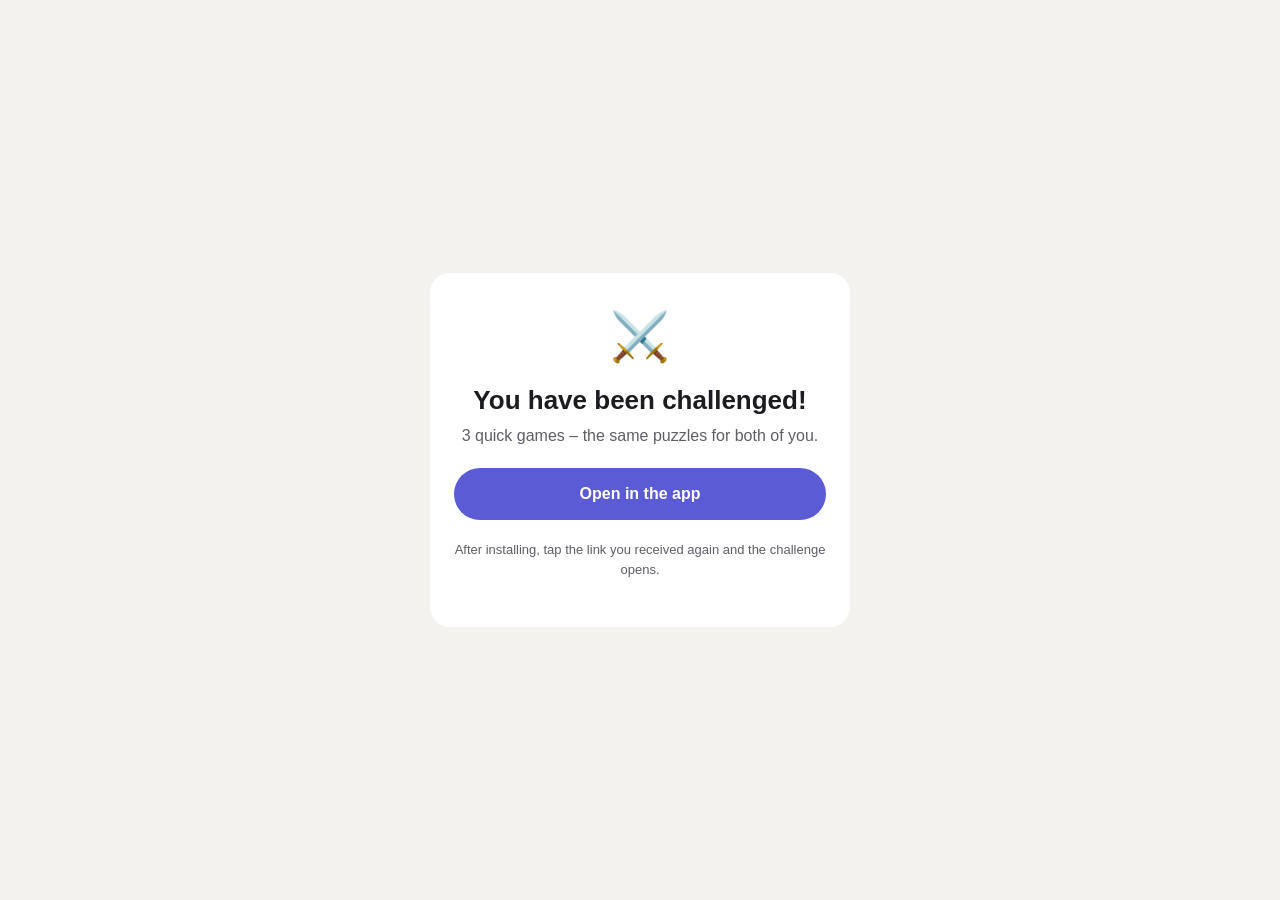
==== i/index.html @ fde1fc09 "Mind Duel: kezdőoldal és meghívó-oldal (/i/) Co-Authored-By: Claude Opus 5.5 <noreply@anthropic.com>" ====
<!doctype html>
<html lang="hu">
<head>
<meta charset="utf-8">
<meta name="viewport" content="width=device-width, initial-scale=1">
<title>Mind Duel – meghívó</title>
<meta name="description" content="Kihívtak a Mind Duelben: 3 gyors játék, ugyanazok a pályák mindkettőtöknek.">
<style>
  :root { --bg:#f4f2ee; --card:#fff; --fg:#1c1b1f; --muted:#5f5d66; --accent:#5b5bd6; }
  @media (prefers-color-scheme: dark) { :root { --bg:#121214; --card:#1c1c1f; --fg:#ecebf0; --muted:#a9a7b0; --accent:#a5a6ff; } }
  * { box-sizing: border-box; }
  body { margin:0; min-height:100vh; display:grid; place-items:center; background:var(--bg); color:var(--fg);
         font:16px/1.5 -apple-system, BlinkMacSystemFont, "Segoe UI", Roboto, sans-serif; padding:16px; }
  main { width:100%; max-width:420px; background:var(--card); border-radius:20px; padding:28px 24px; text-align:center; }
  h1 { font-size:26px; margin:8px 0 4px; }
  p { color:var(--muted); margin:0 0 20px; }
  .code { font-size:22px; letter-spacing:4px; font-weight:700; margin:0 0 20px; }
  a.btn { display:block; padding:14px; border-radius:999px; text-decoration:none; font-weight:600; margin-top:12px; }
  a.primary { background:var(--accent); color:#fff; }
  a.secondary { border:1.5px solid var(--muted); color:var(--fg); }
  .hint { font-size:13px; margin-top:20px; }
  [hidden] { display:none !important; }
</style>
</head>
<body>
<main>
  <div style="font-size:48px">⚔️</div>
  <h1 data-t="title">Kihívtak!</h1>
  <p data-t="body">3 gyors játék, mindkettőtöknek ugyanazok a pályák.</p>
  <div class="code" id="code"></div>
  <a class="btn primary" id="open" data-t="open">Megnyitás az appban</a>
  <a class="btn secondary" id="ios" hidden data-t="ios">Letöltés – App Store</a>
  <a class="btn secondary" id="android" hidden data-t="android">Letöltés – Google Play</a>
  <p class="hint" data-t="hint">Letöltés után koppints újra a kapott linkre, és a kihívás megnyílik.</p>
</main>
<script>
  // Letöltési linkek: kiadás előtt TestFlight; amíg üres, a gomb rejtve marad.
  const IOS_URL = '';
  const ANDROID_URL = '';

  const en = {
    title: 'You have been challenged!',
    body: '3 quick games – the same puzzles for both of you.',
    open: 'Open in the app',
    ios: 'Download – App Store',
    android: 'Download – Google Play',
    hint: 'After installing, tap the link you received again and the challenge opens.',
  };
  if (!navigator.language.startsWith('hu')) {
    document.documentElement.lang = 'en';
    document.querySelectorAll('[data-t]').forEach(el => { el.textContent = en[el.dataset.t]; });
  }
  const code = (new URLSearchParams(location.search).get('c') || '').toUpperCase();
  const valid = /^[A-Z0-9]{6}$/.test(code);
  document.getElementById('code').textContent = valid ? code : '';
  document.getElementById('open').href = valid ? 'minduel://i?c=' + code : '#';
  const ua = navigator.userAgent;
  if (IOS_URL && !/Android/i.test(ua)) { const a = document.getElementById('ios'); a.href = IOS_URL; a.hidden = false; }
  if (ANDROID_URL && !/iPhone|iPad/i.test(ua)) { const a = document.getElementById('android'); a.href = ANDROID_URL; a.hidden = false; }
</script>
</body>
</html>
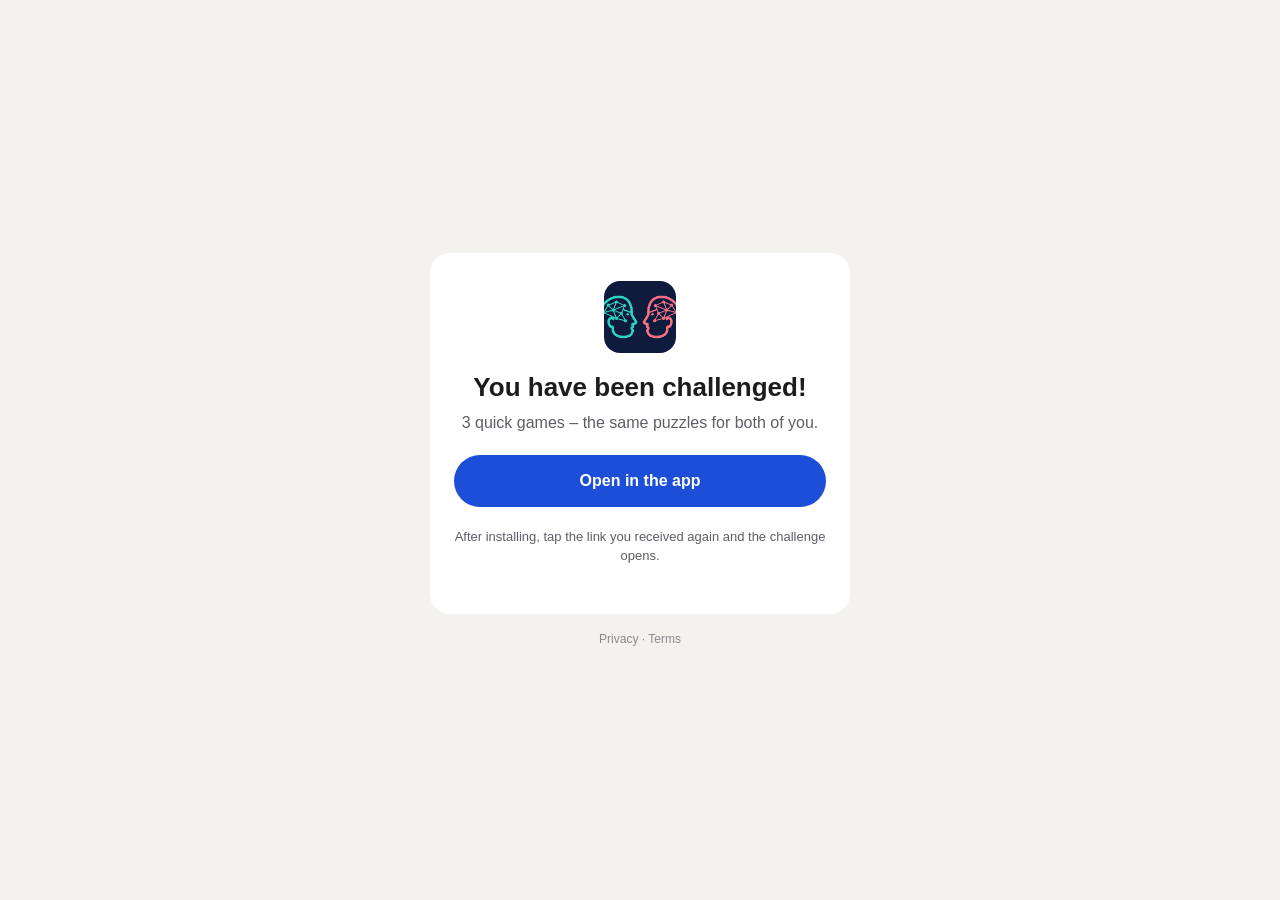
==== commit 0b428b89: "Adatvédelem és Felhasználási feltételek oldal, footer a meghívón Co-Authored-By: Claude Opus 5.5 <no" ====
--- a/i/index.html
+++ b/i/index.html
@@ -5,11 +5,14 @@
 <meta name="viewport" content="width=device-width, initial-scale=1">
 <title>Mind Duel – meghívó</title>
 <meta name="description" content="Kihívtak a Mind Duelben: 3 gyors játék, ugyanazok a pályák mindkettőtöknek.">
+<link rel="icon" type="image/png" href="icon.png">
+<link rel="apple-touch-icon" href="icon.png">
 <style>
-  :root { --bg:#f4f2ee; --card:#fff; --fg:#1c1b1f; --muted:#5f5d66; --accent:#5b5bd6; }
-  @media (prefers-color-scheme: dark) { :root { --bg:#121214; --card:#1c1c1f; --fg:#ecebf0; --muted:#a9a7b0; --accent:#a5a6ff; } }
+  :root { --bg:#f4f2ee; --card:#fff; --fg:#1c1b1f; --muted:#5f5d66; --accent:#1d4ed8; }
+  @media (prefers-color-scheme: dark) { :root { --bg:#121214; --card:#1c1c1f; --fg:#ecebf0; --muted:#a9a7b0; --accent:#3b82f6; } }
   * { box-sizing: border-box; }
-  body { margin:0; min-height:100vh; display:grid; place-items:center; background:var(--bg); color:var(--fg);
+  body { margin:0; min-height:100vh; display:flex; flex-direction:column; align-items:center; justify-content:center;
+         background:var(--bg); color:var(--fg);
          font:16px/1.5 -apple-system, BlinkMacSystemFont, "Segoe UI", Roboto, sans-serif; padding:16px; }
   main { width:100%; max-width:420px; background:var(--card); border-radius:20px; padding:28px 24px; text-align:center; }
   h1 { font-size:26px; margin:8px 0 4px; }
@@ -19,12 +22,16 @@
   a.primary { background:var(--accent); color:#fff; }
   a.secondary { border:1.5px solid var(--muted); color:var(--fg); }
   .hint { font-size:13px; margin-top:20px; }
+  .logo { width:72px; height:72px; border-radius:16px; }
+  footer { font-size:12px; margin-top:16px; color:var(--muted); opacity:.7; }
+  footer a { color:inherit; text-decoration:none; }
+  footer a:hover { text-decoration:underline; }
   [hidden] { display:none !important; }
 </style>
 </head>
 <body>
 <main>
-  <div style="font-size:48px">⚔️</div>
+  <img class="logo" src="icon.png" alt="Mind Duel">
   <h1 data-t="title">Kihívtak!</h1>
   <p data-t="body">3 gyors játék, mindkettőtöknek ugyanazok a pályák.</p>
   <div class="code" id="code"></div>
@@ -33,22 +40,80 @@
   <a class="btn secondary" id="android" hidden data-t="android">Letöltés – Google Play</a>
   <p class="hint" data-t="hint">Letöltés után koppints újra a kapott linkre, és a kihívás megnyílik.</p>
 </main>
+<footer>
+  <a href="../privacy/" data-t="privacy">Adatvédelem</a> · <a href="../terms/" data-t="terms">Felhasználási feltételek</a>
+</footer>
 <script>
   // Letöltési linkek: kiadás előtt TestFlight; amíg üres, a gomb rejtve marad.
   const IOS_URL = '';
   const ANDROID_URL = '';
 
-  const en = {
-    title: 'You have been challenged!',
-    body: '3 quick games – the same puzzles for both of you.',
-    open: 'Open in the app',
-    ios: 'Download – App Store',
-    android: 'Download – Google Play',
-    hint: 'After installing, tap the link you received again and the challenge opens.',
+  // A HTML-ben a magyar szöveg van; a többi nyelv innen jön. Ismeretlen nyelvnél angol.
+  const t = {
+    en: { doc: 'Mind Duel – invite', title: 'You have been challenged!',
+          body: '3 quick games – the same puzzles for both of you.', open: 'Open in the app',
+          ios: 'Download – App Store', android: 'Download – Google Play',
+          hint: 'After installing, tap the link you received again and the challenge opens.',
+          privacy: 'Privacy', terms: 'Terms' },
+    de: { doc: 'Mind Duel – Einladung', title: 'Du wurdest herausgefordert!',
+          body: '3 schnelle Spiele – für euch beide dieselben Rätsel.', open: 'In der App öffnen',
+          ios: 'Herunterladen – App Store', android: 'Herunterladen – Google Play',
+          hint: 'Tippe nach der Installation erneut auf den erhaltenen Link, dann öffnet sich die Herausforderung.',
+          privacy: 'Datenschutz', terms: 'Nutzungsbedingungen' },
+    es: { doc: 'Mind Duel – invitación', title: '¡Te han desafiado!',
+          body: '3 juegos rápidos: los mismos retos para los dos.', open: 'Abrir en la app',
+          ios: 'Descargar – App Store', android: 'Descargar – Google Play',
+          hint: 'Después de instalarla, vuelve a tocar el enlace que recibiste y se abrirá el desafío.',
+          privacy: 'Privacidad', terms: 'Términos' },
+    fr: { doc: 'Mind Duel – invitation', title: 'Un défi pour toi !',
+          body: '3 jeux rapides – les mêmes énigmes pour vous deux.', open: 'Ouvrir dans l’app',
+          ios: 'Télécharger – App Store', android: 'Télécharger – Google Play',
+          hint: 'Après l’installation, touche à nouveau le lien reçu et le défi s’ouvrira.',
+          privacy: 'Confidentialité', terms: 'Conditions' },
+    pt: { doc: 'Mind Duel – convite', title: 'Um desafio para você!',
+          body: '3 jogos rápidos – os mesmos desafios para vocês dois.', open: 'Abrir no app',
+          ios: 'Baixar – App Store', android: 'Baixar – Google Play',
+          hint: 'Depois de instalar, toque de novo no link recebido e o desafio vai abrir.',
+          privacy: 'Privacidade', terms: 'Termos' },
+    it: { doc: 'Mind Duel – invito', title: 'Hai ricevuto una sfida!',
+          body: '3 giochi veloci – gli stessi rompicapi per entrambi.', open: 'Apri nell’app',
+          ios: 'Scarica – App Store', android: 'Scarica – Google Play',
+          hint: 'Dopo l’installazione, tocca di nuovo il link ricevuto e la sfida si aprirà.',
+          privacy: 'Privacy', terms: 'Termini' },
+    pl: { doc: 'Mind Duel – zaproszenie', title: 'Masz wyzwanie!',
+          body: '3 szybkie gry – te same łamigłówki dla was obojga.', open: 'Otwórz w aplikacji',
+          ios: 'Pobierz – App Store', android: 'Pobierz – Google Play',
+          hint: 'Po instalacji dotknij ponownie otrzymanego linku, a wyzwanie się otworzy.',
+          privacy: 'Prywatność', terms: 'Regulamin' },
+    ro: { doc: 'Mind Duel – invitație', title: 'Ai primit o provocare!',
+          body: '3 jocuri rapide – aceleași puzzle-uri pentru amândoi.', open: 'Deschide în aplicație',
+          ios: 'Descarcă – App Store', android: 'Descarcă – Google Play',
+          hint: 'După instalare, atinge din nou linkul primit și provocarea se va deschide.',
+          privacy: 'Confidențialitate', terms: 'Termeni' },
+    cs: { doc: 'Mind Duel – pozvánka', title: 'Máš výzvu!',
+          body: '3 rychlé hry – stejné hádanky pro oba.', open: 'Otevřít v aplikaci',
+          ios: 'Stáhnout – App Store', android: 'Stáhnout – Google Play',
+          hint: 'Po instalaci znovu klepni na obdržený odkaz a výzva se otevře.',
+          privacy: 'Soukromí', terms: 'Podmínky' },
+    nl: { doc: 'Mind Duel – uitnodiging', title: 'Je bent uitgedaagd!',
+          body: '3 snelle spellen – dezelfde puzzels voor jullie allebei.', open: 'Openen in de app',
+          ios: 'Downloaden – App Store', android: 'Downloaden – Google Play',
+          hint: 'Tik na het installeren opnieuw op de ontvangen link, dan opent de uitdaging.',
+          privacy: 'Privacy', terms: 'Voorwaarden' },
+    tr: { doc: 'Mind Duel – davet', title: 'Sana meydan okundu!',
+          body: '3 hızlı oyun – ikiniz için de aynı bulmacalar.', open: 'Uygulamada aç',
+          ios: 'İndir – App Store', android: 'İndir – Google Play',
+          hint: 'Yükledikten sonra aldığın bağlantıya tekrar dokun, meydan okuma açılacak.',
+          privacy: 'Gizlilik', terms: 'Koşullar' },
   };
-  if (!navigator.language.startsWith('hu')) {
-    document.documentElement.lang = 'en';
-    document.querySelectorAll('[data-t]').forEach(el => { el.textContent = en[el.dataset.t]; });
+  // A böngésző nyelvi sorrendjéből az első, amit ismerünk.
+  const lang = (navigator.languages || [navigator.language]).map(l => l.slice(0, 2).toLowerCase())
+    .find(l => l === 'hu' || t[l]) || 'en';
+  if (lang !== 'hu') {
+    const s = t[lang];
+    document.documentElement.lang = lang;
+    document.title = s.doc;
+    document.querySelectorAll('[data-t]').forEach(el => { el.textContent = s[el.dataset.t]; });
   }
   const code = (new URLSearchParams(location.search).get('c') || '').toUpperCase();
   const valid = /^[A-Z0-9]{6}$/.test(code);
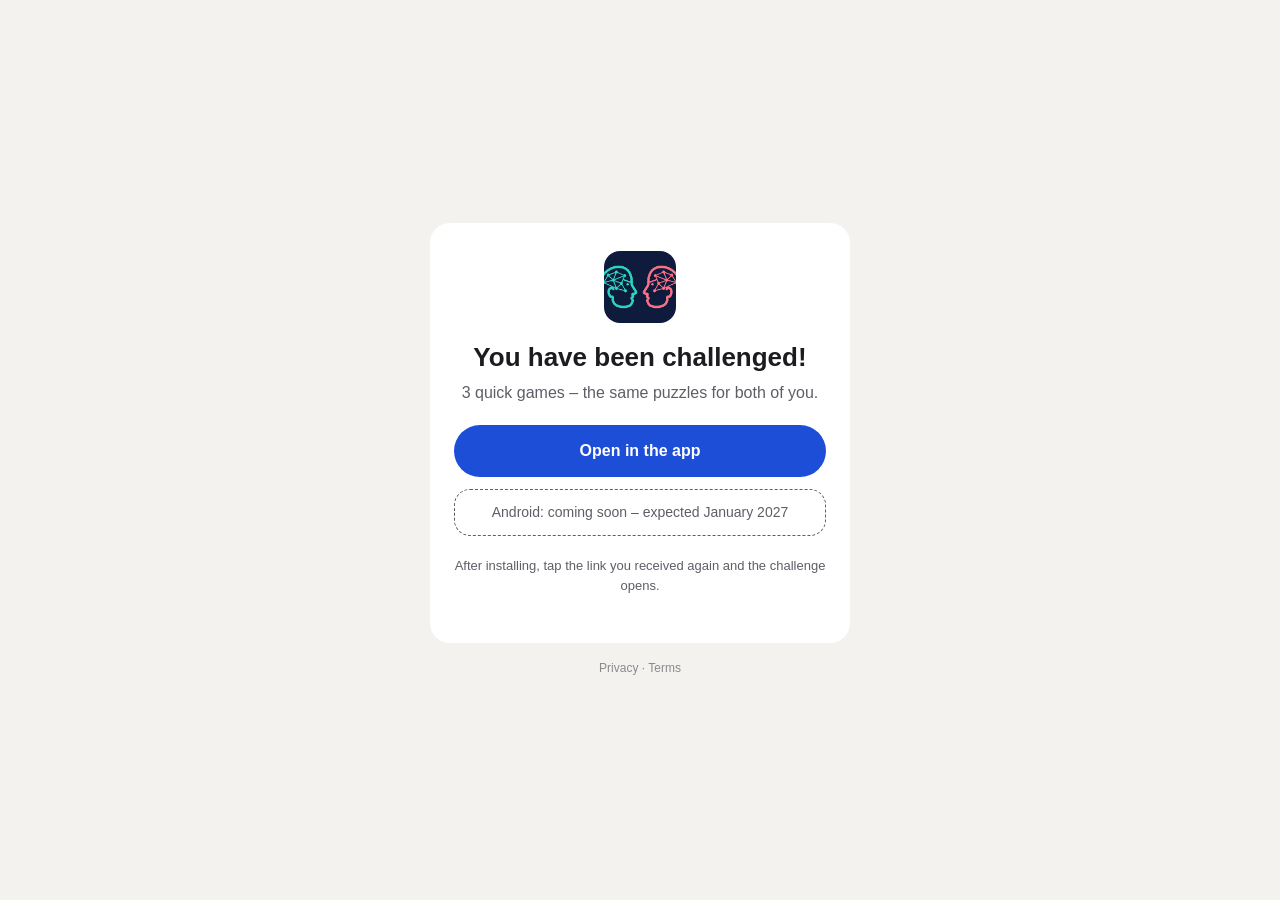
==== commit 2f2d732a: "Meghívó: Android hamarosan (2027 január) Co-Authored-By: Claude Opus 5.5 <noreply@anthropic.com>" ====
--- a/i/index.html
+++ b/i/index.html
@@ -21,6 +21,8 @@
   a.btn { display:block; padding:14px; border-radius:999px; text-decoration:none; font-weight:600; margin-top:12px; }
   a.primary { background:var(--accent); color:#fff; }
   a.secondary { border:1.5px solid var(--muted); color:var(--fg); }
+  .soon { display:block; padding:12px 14px; border-radius:16px; margin-top:12px; font-size:14px;
+          border:1.5px dashed var(--muted); color:var(--muted); }
   .hint { font-size:13px; margin-top:20px; }
   .logo { width:72px; height:72px; border-radius:16px; }
   footer { font-size:12px; margin-top:16px; color:var(--muted); opacity:.7; }
@@ -38,6 +40,7 @@
   <a class="btn primary" id="open" data-t="open">Megnyitás az appban</a>
   <a class="btn secondary" id="ios" hidden data-t="ios">Letöltés – App Store</a>
   <a class="btn secondary" id="android" hidden data-t="android">Letöltés – Google Play</a>
+  <div class="soon" id="android-soon" hidden data-t="soon">Android: hamarosan – várhatóan 2027 januárjában</div>
   <p class="hint" data-t="hint">Letöltés után koppints újra a kapott linkre, és a kihívás megnyílik.</p>
 </main>
 <footer>
@@ -53,56 +56,67 @@
     en: { doc: 'Mind Duel – invite', title: 'You have been challenged!',
           body: '3 quick games – the same puzzles for both of you.', open: 'Open in the app',
           ios: 'Download – App Store', android: 'Download – Google Play',
+          soon: 'Android: coming soon – expected January 2027',
           hint: 'After installing, tap the link you received again and the challenge opens.',
           privacy: 'Privacy', terms: 'Terms' },
     de: { doc: 'Mind Duel – Einladung', title: 'Du wurdest herausgefordert!',
           body: '3 schnelle Spiele – für euch beide dieselben Rätsel.', open: 'In der App öffnen',
           ios: 'Herunterladen – App Store', android: 'Herunterladen – Google Play',
+          soon: 'Android: bald verfügbar – voraussichtlich Januar 2027',
           hint: 'Tippe nach der Installation erneut auf den erhaltenen Link, dann öffnet sich die Herausforderung.',
           privacy: 'Datenschutz', terms: 'Nutzungsbedingungen' },
     es: { doc: 'Mind Duel – invitación', title: '¡Te han desafiado!',
           body: '3 juegos rápidos: los mismos retos para los dos.', open: 'Abrir en la app',
           ios: 'Descargar – App Store', android: 'Descargar – Google Play',
+          soon: 'Android: muy pronto – previsto para enero de 2027',
           hint: 'Después de instalarla, vuelve a tocar el enlace que recibiste y se abrirá el desafío.',
           privacy: 'Privacidad', terms: 'Términos' },
     fr: { doc: 'Mind Duel – invitation', title: 'Un défi pour toi !',
           body: '3 jeux rapides – les mêmes énigmes pour vous deux.', open: 'Ouvrir dans l’app',
           ios: 'Télécharger – App Store', android: 'Télécharger – Google Play',
+          soon: 'Android : bientôt disponible – prévu en janvier 2027',
           hint: 'Après l’installation, touche à nouveau le lien reçu et le défi s’ouvrira.',
           privacy: 'Confidentialité', terms: 'Conditions' },
     pt: { doc: 'Mind Duel – convite', title: 'Um desafio para você!',
           body: '3 jogos rápidos – os mesmos desafios para vocês dois.', open: 'Abrir no app',
           ios: 'Baixar – App Store', android: 'Baixar – Google Play',
+          soon: 'Android: em breve – previsto para janeiro de 2027',
           hint: 'Depois de instalar, toque de novo no link recebido e o desafio vai abrir.',
           privacy: 'Privacidade', terms: 'Termos' },
     it: { doc: 'Mind Duel – invito', title: 'Hai ricevuto una sfida!',
           body: '3 giochi veloci – gli stessi rompicapi per entrambi.', open: 'Apri nell’app',
           ios: 'Scarica – App Store', android: 'Scarica – Google Play',
+          soon: 'Android: in arrivo – previsto a gennaio 2027',
           hint: 'Dopo l’installazione, tocca di nuovo il link ricevuto e la sfida si aprirà.',
           privacy: 'Privacy', terms: 'Termini' },
     pl: { doc: 'Mind Duel – zaproszenie', title: 'Masz wyzwanie!',
           body: '3 szybkie gry – te same łamigłówki dla was obojga.', open: 'Otwórz w aplikacji',
           ios: 'Pobierz – App Store', android: 'Pobierz – Google Play',
+          soon: 'Android: wkrótce – planowo w styczniu 2027',
           hint: 'Po instalacji dotknij ponownie otrzymanego linku, a wyzwanie się otworzy.',
           privacy: 'Prywatność', terms: 'Regulamin' },
     ro: { doc: 'Mind Duel – invitație', title: 'Ai primit o provocare!',
           body: '3 jocuri rapide – aceleași puzzle-uri pentru amândoi.', open: 'Deschide în aplicație',
           ios: 'Descarcă – App Store', android: 'Descarcă – Google Play',
+          soon: 'Android: în curând – estimat în ianuarie 2027',
           hint: 'După instalare, atinge din nou linkul primit și provocarea se va deschide.',
           privacy: 'Confidențialitate', terms: 'Termeni' },
     cs: { doc: 'Mind Duel – pozvánka', title: 'Máš výzvu!',
           body: '3 rychlé hry – stejné hádanky pro oba.', open: 'Otevřít v aplikaci',
           ios: 'Stáhnout – App Store', android: 'Stáhnout – Google Play',
+          soon: 'Android: již brzy – předpoklad leden 2027',
           hint: 'Po instalaci znovu klepni na obdržený odkaz a výzva se otevře.',
           privacy: 'Soukromí', terms: 'Podmínky' },
     nl: { doc: 'Mind Duel – uitnodiging', title: 'Je bent uitgedaagd!',
           body: '3 snelle spellen – dezelfde puzzels voor jullie allebei.', open: 'Openen in de app',
           ios: 'Downloaden – App Store', android: 'Downloaden – Google Play',
+          soon: 'Android: binnenkort – verwacht in januari 2027',
           hint: 'Tik na het installeren opnieuw op de ontvangen link, dan opent de uitdaging.',
           privacy: 'Privacy', terms: 'Voorwaarden' },
     tr: { doc: 'Mind Duel – davet', title: 'Sana meydan okundu!',
           body: '3 hızlı oyun – ikiniz için de aynı bulmacalar.', open: 'Uygulamada aç',
           ios: 'İndir – App Store', android: 'İndir – Google Play',
+          soon: 'Android: yakında – Ocak 2027’de bekleniyor',
           hint: 'Yükledikten sonra aldığın bağlantıya tekrar dokun, meydan okuma açılacak.',
           privacy: 'Gizlilik', terms: 'Koşullar' },
   };
@@ -121,7 +135,10 @@
   document.getElementById('open').href = valid ? 'minduel://i?c=' + code : '#';
   const ua = navigator.userAgent;
   if (IOS_URL && !/Android/i.test(ua)) { const a = document.getElementById('ios'); a.href = IOS_URL; a.hidden = false; }
-  if (ANDROID_URL && !/iPhone|iPad/i.test(ua)) { const a = document.getElementById('android'); a.href = ANDROID_URL; a.hidden = false; }
+  if (!/iPhone|iPad/i.test(ua)) {
+    if (ANDROID_URL) { const a = document.getElementById('android'); a.href = ANDROID_URL; a.hidden = false; }
+    else document.getElementById('android-soon').hidden = false; // iOS-en előbb jelenik meg
+  }
 </script>
 </body>
 </html>
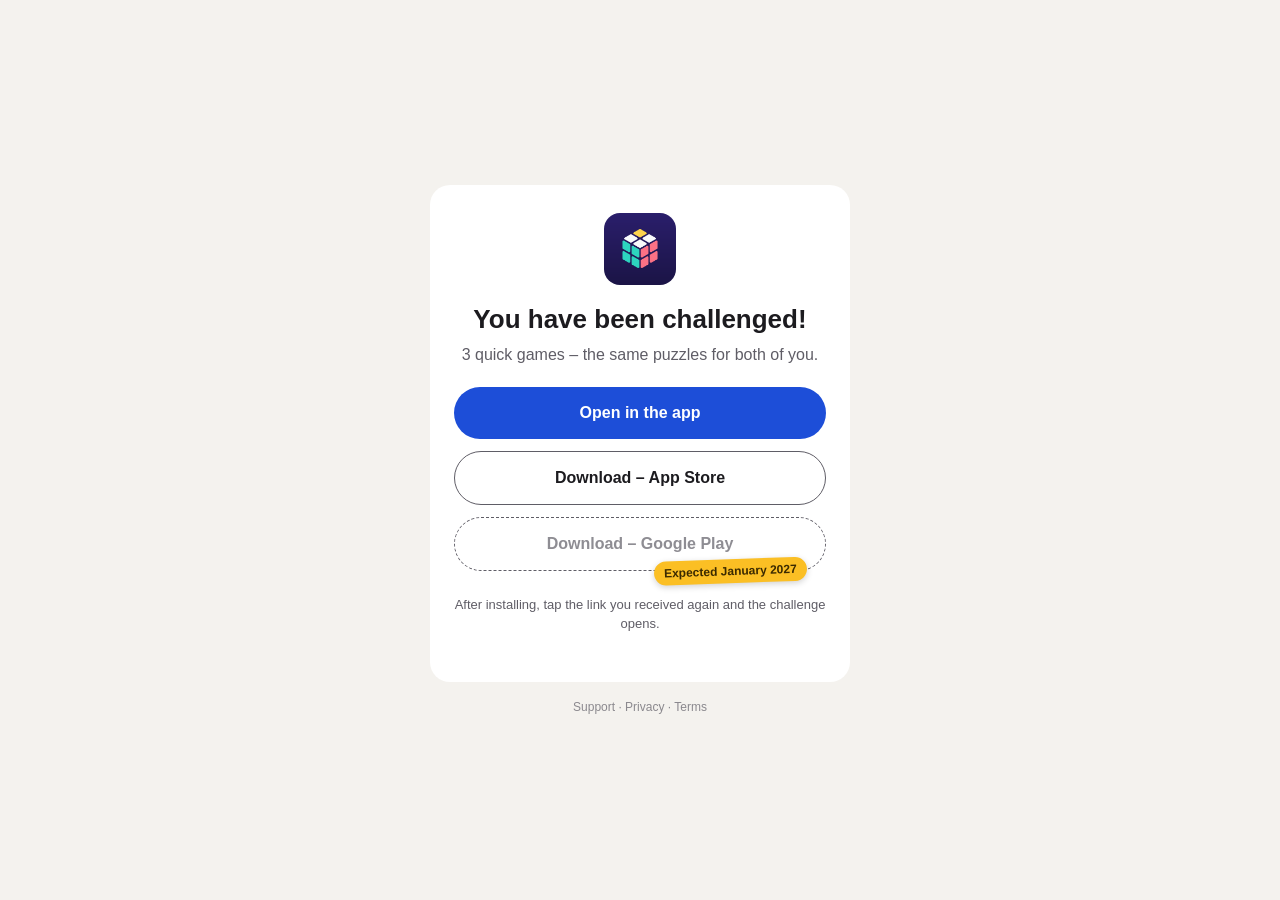
==== commit 3cf5198e: "Meghívó: App Store gomb, Google Play hamarosan-címkével, Segítség link Co-Authored-By: Claude Opus 5" ====
--- a/i/index.html
+++ b/i/index.html
@@ -21,8 +21,13 @@
   a.btn { display:block; padding:14px; border-radius:999px; text-decoration:none; font-weight:600; margin-top:12px; }
   a.primary { background:var(--accent); color:#fff; }
   a.secondary { border:1.5px solid var(--muted); color:var(--fg); }
-  .soon { display:block; padding:12px 14px; border-radius:16px; margin-top:12px; font-size:14px;
-          border:1.5px dashed var(--muted); color:var(--muted); }
+  /* Még nem elérhető áruház: halvány, nem kattintható gomb, alul ráhelyezett „várhatóan” címkével. */
+  .soon { position:relative; display:block; padding:14px; border-radius:999px; margin:12px 0 24px; font-weight:600;
+          border:1.5px dashed var(--muted); cursor:default; }
+  .soon .label { color:var(--muted); opacity:.7; }
+  .soon .badge { position:absolute; right:18px; bottom:0; transform:translateY(55%) rotate(-2deg);
+                 padding:3px 10px; border-radius:999px; font-size:12px; font-weight:700; white-space:nowrap;
+                 background:#fbbf24; color:#3b2a00; box-shadow:0 2px 6px rgba(0,0,0,.18); }
   .hint { font-size:13px; margin-top:20px; }
   .logo { width:72px; height:72px; border-radius:16px; }
   footer { font-size:12px; margin-top:16px; color:var(--muted); opacity:.7; }
@@ -38,16 +43,20 @@
   <p data-t="body">3 gyors játék, mindkettőtöknek ugyanazok a pályák.</p>
   <div class="code" id="code"></div>
   <a class="btn primary" id="open" data-t="open">Megnyitás az appban</a>
-  <a class="btn secondary" id="ios" hidden data-t="ios">Letöltés – App Store</a>
+  <a class="btn secondary" id="ios" data-t="ios">Letöltés – App Store</a>
   <a class="btn secondary" id="android" hidden data-t="android">Letöltés – Google Play</a>
-  <div class="soon" id="android-soon" hidden data-t="soon">Android: hamarosan – várhatóan 2027 januárjában</div>
+  <div class="soon" id="android-soon" aria-disabled="true">
+    <span class="label" data-t="android">Letöltés – Google Play</span>
+    <span class="badge" data-t="soon">Várhatóan 2027 januárjában</span>
+  </div>
   <p class="hint" data-t="hint">Letöltés után koppints újra a kapott linkre, és a kihívás megnyílik.</p>
 </main>
 <footer>
-  <a href="../privacy/" data-t="privacy">Adatvédelem</a> · <a href="../terms/" data-t="terms">Felhasználási feltételek</a>
+  <a href="../support/" data-t="support">Segítség</a> · <a href="../privacy/" data-t="privacy">Adatvédelem</a> · <a href="../terms/" data-t="terms">Felhasználási feltételek</a>
 </footer>
 <script>
-  // Letöltési linkek: kiadás előtt TestFlight; amíg üres, a gomb rejtve marad.
+  // Letöltési linkek. Az App Store gomb mindig látszik (amíg nincs link, nem kattintható); a Google Play
+  // helyén a „hamarosan” felirat áll, amíg nincs ANDROID_URL.
   const IOS_URL = '';
   const ANDROID_URL = '';
 
@@ -56,69 +65,69 @@
     en: { doc: 'Mind Duel – invite', title: 'You have been challenged!',
           body: '3 quick games – the same puzzles for both of you.', open: 'Open in the app',
           ios: 'Download – App Store', android: 'Download – Google Play',
-          soon: 'Android: coming soon – expected January 2027',
+          soon: 'Expected January 2027',
           hint: 'After installing, tap the link you received again and the challenge opens.',
-          privacy: 'Privacy', terms: 'Terms' },
+          support: 'Support', privacy: 'Privacy', terms: 'Terms' },
     de: { doc: 'Mind Duel – Einladung', title: 'Du wurdest herausgefordert!',
           body: '3 schnelle Spiele – für euch beide dieselben Rätsel.', open: 'In der App öffnen',
           ios: 'Herunterladen – App Store', android: 'Herunterladen – Google Play',
-          soon: 'Android: bald verfügbar – voraussichtlich Januar 2027',
+          soon: 'Voraussichtlich Januar 2027',
           hint: 'Tippe nach der Installation erneut auf den erhaltenen Link, dann öffnet sich die Herausforderung.',
-          privacy: 'Datenschutz', terms: 'Nutzungsbedingungen' },
+          support: 'Hilfe', privacy: 'Datenschutz', terms: 'Nutzungsbedingungen' },
     es: { doc: 'Mind Duel – invitación', title: '¡Te han desafiado!',
           body: '3 juegos rápidos: los mismos retos para los dos.', open: 'Abrir en la app',
           ios: 'Descargar – App Store', android: 'Descargar – Google Play',
-          soon: 'Android: muy pronto – previsto para enero de 2027',
+          soon: 'Previsto: enero de 2027',
           hint: 'Después de instalarla, vuelve a tocar el enlace que recibiste y se abrirá el desafío.',
-          privacy: 'Privacidad', terms: 'Términos' },
+          support: 'Ayuda', privacy: 'Privacidad', terms: 'Términos' },
     fr: { doc: 'Mind Duel – invitation', title: 'Un défi pour toi !',
           body: '3 jeux rapides – les mêmes énigmes pour vous deux.', open: 'Ouvrir dans l’app',
           ios: 'Télécharger – App Store', android: 'Télécharger – Google Play',
-          soon: 'Android : bientôt disponible – prévu en janvier 2027',
+          soon: 'Prévu en janvier 2027',
           hint: 'Après l’installation, touche à nouveau le lien reçu et le défi s’ouvrira.',
-          privacy: 'Confidentialité', terms: 'Conditions' },
+          support: 'Aide', privacy: 'Confidentialité', terms: 'Conditions' },
     pt: { doc: 'Mind Duel – convite', title: 'Um desafio para você!',
           body: '3 jogos rápidos – os mesmos desafios para vocês dois.', open: 'Abrir no app',
           ios: 'Baixar – App Store', android: 'Baixar – Google Play',
-          soon: 'Android: em breve – previsto para janeiro de 2027',
+          soon: 'Previsto: janeiro de 2027',
           hint: 'Depois de instalar, toque de novo no link recebido e o desafio vai abrir.',
-          privacy: 'Privacidade', terms: 'Termos' },
+          support: 'Ajuda', privacy: 'Privacidade', terms: 'Termos' },
     it: { doc: 'Mind Duel – invito', title: 'Hai ricevuto una sfida!',
           body: '3 giochi veloci – gli stessi rompicapi per entrambi.', open: 'Apri nell’app',
           ios: 'Scarica – App Store', android: 'Scarica – Google Play',
-          soon: 'Android: in arrivo – previsto a gennaio 2027',
+          soon: 'Previsto a gennaio 2027',
           hint: 'Dopo l’installazione, tocca di nuovo il link ricevuto e la sfida si aprirà.',
-          privacy: 'Privacy', terms: 'Termini' },
+          support: 'Assistenza', privacy: 'Privacy', terms: 'Termini' },
     pl: { doc: 'Mind Duel – zaproszenie', title: 'Masz wyzwanie!',
           body: '3 szybkie gry – te same łamigłówki dla was obojga.', open: 'Otwórz w aplikacji',
           ios: 'Pobierz – App Store', android: 'Pobierz – Google Play',
-          soon: 'Android: wkrótce – planowo w styczniu 2027',
+          soon: 'Planowo: styczeń 2027',
           hint: 'Po instalacji dotknij ponownie otrzymanego linku, a wyzwanie się otworzy.',
-          privacy: 'Prywatność', terms: 'Regulamin' },
+          support: 'Pomoc', privacy: 'Prywatność', terms: 'Regulamin' },
     ro: { doc: 'Mind Duel – invitație', title: 'Ai primit o provocare!',
           body: '3 jocuri rapide – aceleași puzzle-uri pentru amândoi.', open: 'Deschide în aplicație',
           ios: 'Descarcă – App Store', android: 'Descarcă – Google Play',
-          soon: 'Android: în curând – estimat în ianuarie 2027',
+          soon: 'Estimat: ianuarie 2027',
           hint: 'După instalare, atinge din nou linkul primit și provocarea se va deschide.',
-          privacy: 'Confidențialitate', terms: 'Termeni' },
+          support: 'Ajutor', privacy: 'Confidențialitate', terms: 'Termeni' },
     cs: { doc: 'Mind Duel – pozvánka', title: 'Máš výzvu!',
           body: '3 rychlé hry – stejné hádanky pro oba.', open: 'Otevřít v aplikaci',
           ios: 'Stáhnout – App Store', android: 'Stáhnout – Google Play',
-          soon: 'Android: již brzy – předpoklad leden 2027',
+          soon: 'Předpoklad: leden 2027',
           hint: 'Po instalaci znovu klepni na obdržený odkaz a výzva se otevře.',
-          privacy: 'Soukromí', terms: 'Podmínky' },
+          support: 'Nápověda', privacy: 'Soukromí', terms: 'Podmínky' },
     nl: { doc: 'Mind Duel – uitnodiging', title: 'Je bent uitgedaagd!',
           body: '3 snelle spellen – dezelfde puzzels voor jullie allebei.', open: 'Openen in de app',
           ios: 'Downloaden – App Store', android: 'Downloaden – Google Play',
-          soon: 'Android: binnenkort – verwacht in januari 2027',
+          soon: 'Verwacht in januari 2027',
           hint: 'Tik na het installeren opnieuw op de ontvangen link, dan opent de uitdaging.',
-          privacy: 'Privacy', terms: 'Voorwaarden' },
+          support: 'Hulp', privacy: 'Privacy', terms: 'Voorwaarden' },
     tr: { doc: 'Mind Duel – davet', title: 'Sana meydan okundu!',
           body: '3 hızlı oyun – ikiniz için de aynı bulmacalar.', open: 'Uygulamada aç',
           ios: 'İndir – App Store', android: 'İndir – Google Play',
-          soon: 'Android: yakında – Ocak 2027’de bekleniyor',
+          soon: 'Ocak 2027’de bekleniyor',
           hint: 'Yükledikten sonra aldığın bağlantıya tekrar dokun, meydan okuma açılacak.',
-          privacy: 'Gizlilik', terms: 'Koşullar' },
+          support: 'Destek', privacy: 'Gizlilik', terms: 'Koşullar' },
   };
   // A böngésző nyelvi sorrendjéből az első, amit ismerünk.
   const lang = (navigator.languages || [navigator.language]).map(l => l.slice(0, 2).toLowerCase())
@@ -133,11 +142,11 @@
   const valid = /^[A-Z0-9]{6}$/.test(code);
   document.getElementById('code').textContent = valid ? code : '';
   document.getElementById('open').href = valid ? 'minduel://i?c=' + code : '#';
-  const ua = navigator.userAgent;
-  if (IOS_URL && !/Android/i.test(ua)) { const a = document.getElementById('ios'); a.href = IOS_URL; a.hidden = false; }
-  if (!/iPhone|iPad/i.test(ua)) {
-    if (ANDROID_URL) { const a = document.getElementById('android'); a.href = ANDROID_URL; a.hidden = false; }
-    else document.getElementById('android-soon').hidden = false; // iOS-en előbb jelenik meg
+  // Mindkét áruház látszik, eszköztől függetlenül, hogy egyértelmű legyen, hol érhető el az app.
+  if (IOS_URL) document.getElementById('ios').href = IOS_URL;
+  if (ANDROID_URL) {
+    const a = document.getElementById('android'); a.href = ANDROID_URL; a.hidden = false;
+    document.getElementById('android-soon').hidden = true;
   }
 </script>
 </body>
